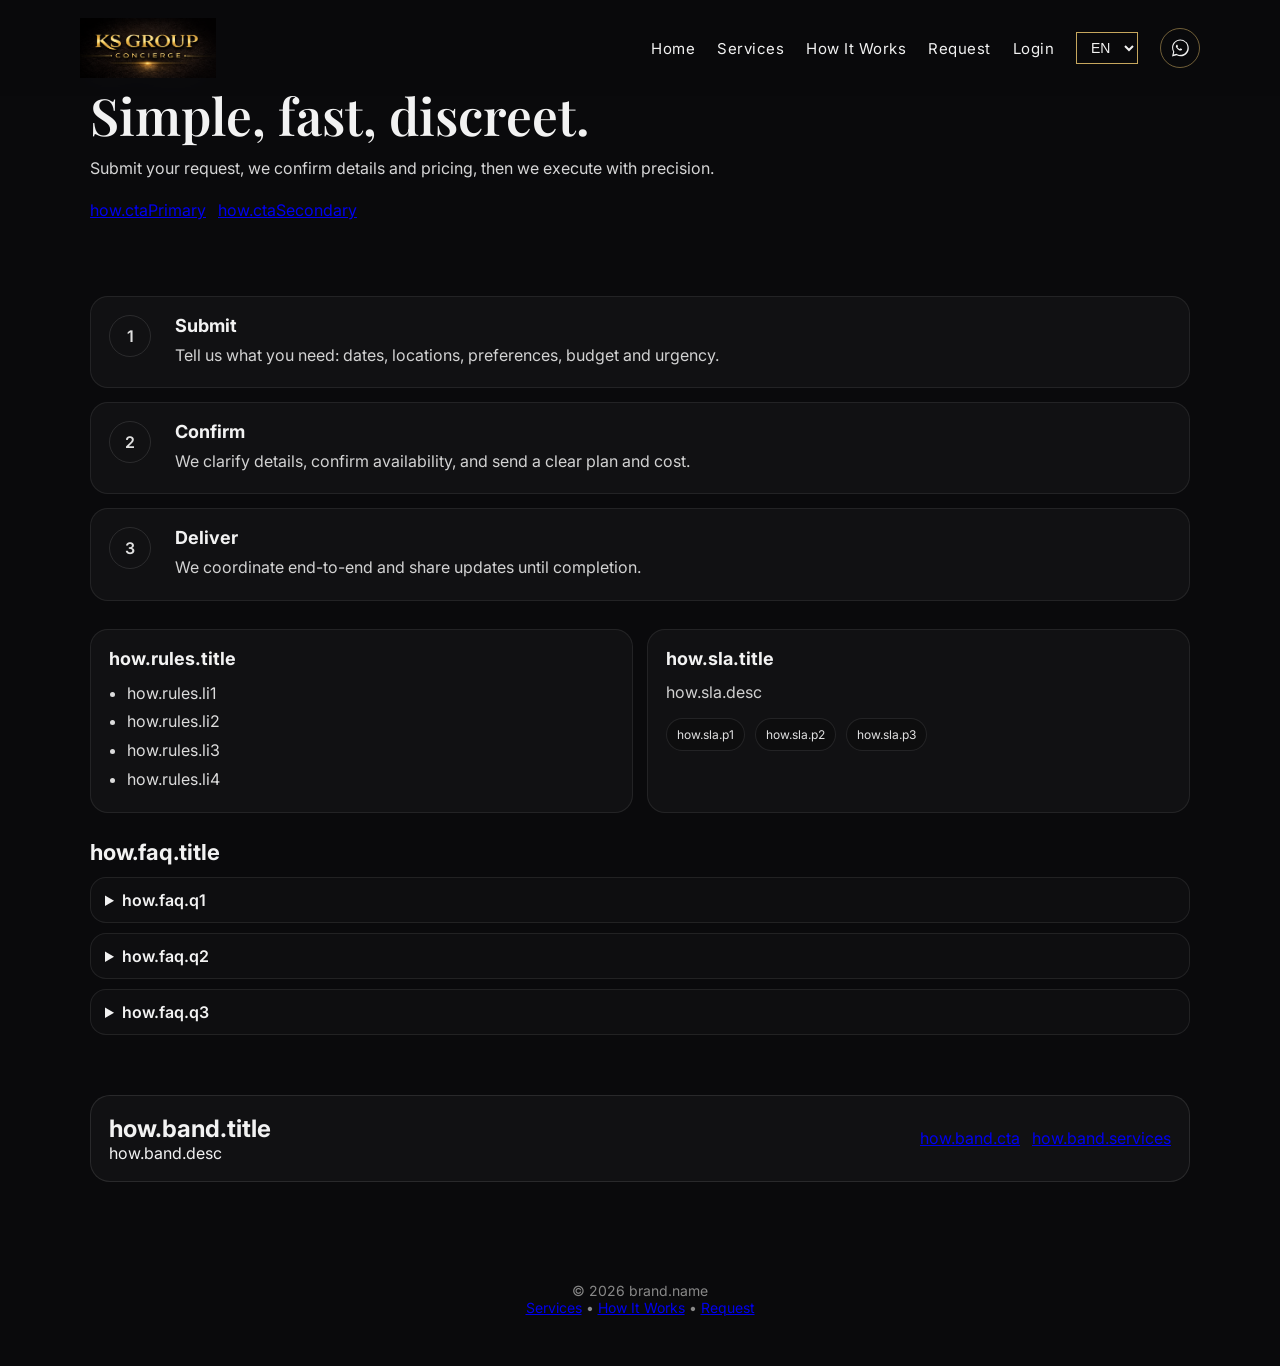
==== how-it-works.html @ a035289e "Update how-it-works.html" ====
<!doctype html>
<html lang="en">
<head>
  <meta charset="utf-8" />
  <meta name="viewport" content="width=device-width, initial-scale=1" />
  <title data-i18n="how.metaTitle">How it works — KS Group Concierge</title>
  <meta name="description" content="How KS Group Concierge works: request, confirm, deliver." />

  <!-- Favicon (match Services) -->
  <link rel="icon" type="image/png" href="/assets/brand/favicon.png">
  <link rel="icon" type="image/png" sizes="32x32" href="/assets/brand/favicon-32x32.png">
  <link rel="icon" type="image/png" sizes="16x16" href="/assets/brand/favicon-16x16.png">
  <link rel="apple-touch-icon" href="/assets/brand/apple-touch-icon.png">

  <!-- Fonts (match Services) -->
  <link rel="preconnect" href="https://fonts.googleapis.com">
  <link href="https://fonts.googleapis.com/css2?family=Playfair+Display:wght@500;600&family=Inter:wght@300;400;500&display=swap" rel="stylesheet">

  <!-- CSS (project standard) -->
  <link rel="stylesheet" href="/css/styles.css" />
  <link rel="stylesheet" href="/css/how.css" />
</head>

<body>

<header class="nav">
  <a href="/index.html" class="logo">
    <img src="/assets/brand/logo-main.png" alt="KS Group Concierge" height="40">
  </a>

  <nav>
    <a href="/index.html" data-i18n="nav.home">Home</a>
    <a href="/services.html" data-i18n="nav.services">Services</a>
    <a href="/how-it-works.html" data-i18n="nav.how">How It Works</a>
    <a href="/request.html" data-i18n="nav.request">Request</a>
    <a href="/login.html" data-i18n="nav.login">Login</a>

    <select id="langSelect" class="lang-select" aria-label="Language">
      <option value="en">EN</option>
      <option value="fr">FR</option>
      <option value="es">ES</option>
    </select>

    <a class="wa-icon"
       href="https://wa.me/33783823945"
       target="_blank"
       rel="noopener"
       aria-label="WhatsApp">
      <svg class="wa-svg" xmlns="http://www.w3.org/2000/svg" viewBox="0 0 32 32" aria-hidden="true">
        <path d="M19.11 17.53c-.27-.14-1.57-.77-1.82-.86-.25-.09-.43-.14-.61.14-.18.27-.7.86-.86 1.04-.16.18-.32.2-.59.07-.27-.14-1.15-.42-2.19-1.35-.81-.72-1.35-1.62-1.51-1.89-.16-.27-.02-.42.12-.56.12-.12.27-.32.41-.48.14-.16.18-.27.27-.45.09-.18.05-.34-.02-.48-.07-.14-.61-1.47-.84-2.02-.22-.52-.45-.45-.61-.46h-.52c-.18 0-.48.07-.73.34-.25.27-.95.93-.95 2.27 0 1.34.98 2.63 1.12 2.81.14.18 1.93 2.95 4.67 4.13.65.28 1.16.45 1.56.58.65.21 1.24.18 1.71.11.52-.08 1.57-.64 1.79-1.26.22-.61.22-1.13.16-1.26-.07-.13-.25-.20-.52-.34z"/>
        <path d="M26.66 5.34C23.9 2.58 20.23 1.06 16.34 1.06 8.38 1.06 1.9 7.54 1.9 15.5c0 2.54.66 5.02 1.92 7.21L1.8 30.94l8.41-1.97c2.13 1.16 4.53 1.77 6.97 1.77h.01c7.96 0 14.44-6.48 14.44-14.44 0-3.89-1.52-7.56-4.28-10.96zM16.35 28.3h-.01c-2.21 0-4.37-.6-6.24-1.72l-.45-.27-4.99 1.17 1.33-4.86-.29-.5c-1.22-2.04-1.87-4.38-1.87-6.77 0-7.02 5.71-12.73 12.73-12.73 3.4 0 6.6 1.32 9 3.73 2.4 2.4 3.72 5.6 3.72 9 0 7.02-5.71 12.73-12.73 12.73z"/>
      </svg>
    </a>
  </nav>
</header>

<main class="how">
  <section class="how-hero">
    <div class="how-wrap">
      <p class="how-kicker" data-i18n="how.kicker">How it works</p>
      <h1 class="how-title" data-i18n="how.title">Simple, fast, discreet.</h1>
      <p class="how-sub" data-i18n="how.subtitle">
        Submit your request, we confirm details and pricing, then we execute with precision.
      </p>

      <div class="how-actions">
        <a class="btn btn--primary" href="/request.html" data-i18n="how.ctaPrimary">Make a request</a>
        <a class="btn btn--ghost" href="https://wa.me/33783823945" target="_blank" rel="noopener" data-i18n="how.ctaSecondary">WhatsApp us</a>
      </div>
    </div>
  </section>

  <section class="how-section">
    <div class="how-wrap">
      <div class="how-steps">
        <article class="how-step">
          <div class="how-step-num">1</div>
          <div class="how-step-body">
            <h3 data-i18n="how.steps.s1.title">Submit</h3>
            <p data-i18n="how.steps.s1.desc">Tell us what you need: dates, locations, preferences, budget and urgency.</p>
          </div>
        </article>

        <article class="how-step">
          <div class="how-step-num">2</div>
          <div class="how-step-body">
            <h3 data-i18n="how.steps.s2.title">Confirm</h3>
            <p data-i18n="how.steps.s2.desc">We clarify details, confirm availability, and send a clear plan and cost.</p>
          </div>
        </article>

        <article class="how-step">
          <div class="how-step-num">3</div>
          <div class="how-step-body">
            <h3 data-i18n="how.steps.s3.title">Deliver</h3>
            <p data-i18n="how.steps.s3.desc">We coordinate end-to-end and share updates until completion.</p>
          </div>
        </article>
      </div>

      <div class="how-grid">
        <div class="how-card">
          <h3 data-i18n="how.rules.title">Service principles</h3>
          <ul class="how-ticks">
            <li data-i18n="how.rules.li1">Discretion & confidentiality</li>
            <li data-i18n="how.rules.li2">Speed and accuracy</li>
            <li data-i18n="how.rules.li3">Premium partners only</li>
            <li data-i18n="how.rules.li4">Clear communication</li>
          </ul>
        </div>

        <div class="how-card">
          <h3 data-i18n="how.sla.title">Typical response time</h3>
          <p class="how-muted" data-i18n="how.sla.desc">We usually respond within a few hours. For urgent requests, WhatsApp is fastest.</p>
          <div class="how-pills">
            <span class="how-pill" data-i18n="how.sla.p1">Standard: same day</span>
            <span class="how-pill" data-i18n="how.sla.p2">Urgent: priority</span>
            <span class="how-pill" data-i18n="how.sla.p3">Complex: 24–48h</span>
          </div>
        </div>
      </div>

      <div class="how-faq">
        <h2 data-i18n="how.faq.title">FAQ</h2>

        <details class="how-faq-item">
          <summary data-i18n="how.faq.q1">Do you work internationally?</summary>
          <div class="how-faq-body" data-i18n="how.faq.a1">Yes. We coordinate across major cities and destinations, subject to availability.</div>
        </details>

        <details class="how-faq-item">
          <summary data-i18n="how.faq.q2">How do you handle payments?</summary>
          <div class="how-faq-body" data-i18n="how.faq.a2">We confirm pricing before execution. Payment methods depend on the service and provider.</div>
        </details>

        <details class="how-faq-item">
          <summary data-i18n="how.faq.q3">Is my information confidential?</summary>
          <div class="how-faq-body" data-i18n="how.faq.a3">Always. We only share essential details with vetted partners to fulfil your request.</div>
        </details>
      </div>
    </div>
  </section>

  <section class="how-band">
    <div class="how-wrap how-band-inner">
      <div>
        <h2 data-i18n="how.band.title">Make your next request now.</h2>
        <p data-i18n="how.band.desc">It takes less than a minute to get started.</p>
      </div>
      <div class="how-band-actions">
        <a class="btn btn--primary" href="/request.html" data-i18n="how.band.cta">Make a request</a>
        <a class="btn btn--ghost" href="/services.html" data-i18n="how.band.services">View services</a>
      </div>
    </div>
  </section>
</main>

<footer class="footer">
  <div class="wrap">
    <div class="footer-row">
      <div class="muted">© <span id="y"></span> <span data-i18n="brand.name">KS Group Concierge</span></div>
      <div class="muted">
        <a href="/services.html" data-i18n="nav.services">Services</a>
        <span class="sep">•</span>
        <a href="/how-it-works.html" data-i18n="nav.how">How it works</a>
        <span class="sep">•</span>
        <a href="/request.html" data-i18n="nav.request">Request</a>
      </div>
    </div>
  </div>
</footer>

<script>
  document.getElementById('y').textContent = new Date().getFullYear();
</script>

<!-- i18n (match working setup) -->
<script src="/js/i18n.js"></script>

</body>
</html>
---- css/styles.css ----
/* ===============================
   GLOBAL RESET
================================= */

* {
  margin: 0;
  padding: 0;
  box-sizing: border-box;
}

html, body {
  scroll-behavior: smooth;
}

body {
  background: #0A0A0C;
  color: #F2F2F2;
  font-family: 'Inter', sans-serif;
  overflow-x: hidden;
}


/* ===============================
   NAVIGATION
================================= */

.nav {
  position: fixed;
  top: 0;
  width: 100%;
  padding: 18px 80px;
  display: flex;
  justify-content: space-between;
  align-items: center;
  background: rgba(10,10,12,0.88);
  backdrop-filter: blur(12px);
  z-index: 1000;
}

.nav .logo img {
  height: 60px;
  width: auto;
  display: block;
}

.nav nav {
  display: flex;
  align-items: center;
  gap: 22px;          /* cleaner spacing */
  flex-wrap: nowrap;  /* prevents disappearing/wrapping */
}

.nav a {
  margin-left: 0;     /* removed old spacing method */
  text-decoration: none;
  color: #F2F2F2;
  font-size: 15px;
  letter-spacing: 0.5px;
  transition: color 0.3s ease;
  white-space: nowrap;
}

.nav a:hover {
  color: #C6A75E;
}

.nav select {
  margin-left: 0;     /* uses gap now */
  background: transparent;
  color: #F2F2F2;
  border: 1px solid #C6A75E;
  padding: 6px 10px;
  font-size: 14px;
  cursor: pointer;
}

/* WhatsApp icon in nav (INLINE SVG) */
.wa-icon {
  display: inline-flex;
  align-items: center;
  justify-content: center;
  width: 40px;
  height: 40px;
  border: 1px solid rgba(198,167,94,0.55);
  border-radius: 999px;
  color: #C6A75E;
  transition: all 0.25s ease;
  flex: 0 0 auto;
  opacity: 1;
  visibility: visible;
}

.wa-icon:hover {
  background: rgba(198,167,94,0.12);
  border-color: #C6A75E;
}

/* IMPORTANT: this makes the SVG visible */
.wa-svg {
  width: 18px;
  height: 18px;
  display: block;
  fill: currentColor;
}

/* Remove/DELETE this if it exists:
.wa-icon img { ... }
*/

/* ===============================
   HERO SECTION
================================= */

.hero {
  height: 100vh;
  position: relative;
  display: flex;
  align-items: center;
  justify-content: center;
  text-align: center;
  padding: 0 20px;
}

.hero-bg {
  position: absolute;
  width: 100%;
  height: 100%;
  object-fit: cover;
}

.overlay {
  position: absolute;
  width: 100%;
  height: 100%;
  background: linear-gradient(
    rgba(0,0,0,0.78),
    rgba(0,0,0,0.92)
  );
}

.hero-content {
  position: relative;
  z-index: 2;
  max-width: 820px;
  margin-top: 60px;
}

.hero h1 {
  font-family: 'Playfair Display', serif;
  font-size: 64px;
  font-weight: 600;
  margin-bottom: 22px;
  line-height: 1.1;
}

.hero p {
  font-size: 20px;
  line-height: 1.6;
  margin: 0 auto 38px auto;
  max-width: 760px;
  color: #E6E6E6;
}


/* ===============================
   BUTTON
================================= */

.btn-primary {
  padding: 16px 42px;
  border: 1px solid #C6A75E;
  color: #C6A75E;
  text-decoration: none;
  font-size: 16px;
  letter-spacing: 1px;
  transition: all 0.25s ease;
  display: inline-block;
}

.btn-primary:hover {
  background: #C6A75E;
  color: #0A0A0C;
}


/* ===============================
   SERVICES SECTION
================================= */

.services {
  padding: 140px 80px;
  text-align: center;
  background: #0A0A0C;
}

.services h2 {
  font-family: 'Playfair Display', serif;
  font-size: 36px;
  margin-bottom: 60px;
}

.service-grid {
  display: grid;
  grid-template-columns: repeat(auto-fit, minmax(300px, 1fr));
  gap: 50px;
}

.card {
  background: #141417;
  border: 1px solid rgba(255,255,255,0.05);
  transition: transform 0.3s ease, border 0.3s ease;
}

.card:hover {
  transform: translateY(-6px);
  border: 1px solid #C6A75E;
}

.card img {
  width: 100%;
  height: 240px;
  object-fit: cover;
}

.card h3 {
  font-size: 20px;
  margin: 20px 0 10px 0;
}

.card p {
  font-size: 15px;
  color: #BFBFBF;
  padding: 0 20px 30px 20px;
  line-height: 1.6;
}


/* ===============================
   REQUEST PAGE LAYOUT
================================= */

.page {
  padding-top: 92px; /* accounts for fixed nav */
}

.page-hero {
  padding: 70px 20px 30px;
  text-align: center;
}

.page-hero-inner {
  max-width: 900px;
  margin: 0 auto;
}

.page-hero h1 {
  font-family: 'Playfair Display', serif;
  font-size: 44px;
  margin-bottom: 12px;
}

.page-hero p {
  color: #D6D6D6;
  max-width: 720px;
  margin: 0 auto;
  line-height: 1.7;
}

.form-wrap {
  padding: 40px 20px 110px;
}

.request-form {
  max-width: 980px;
  margin: 0 auto;
  background: #141417;
  border: 1px solid rgba(255,255,255,0.06);
  padding: 34px;
}

.grid-2 {
  display: grid;
  grid-template-columns: 1fr 1fr;
  gap: 18px;
  margin-bottom: 18px;
}

.field label {
  display: block;
  margin-bottom: 8px;
  color: #EDEDED;
  font-size: 14px;
}

.field input,
.field select,
.field textarea {
  width: 100%;
  background: #0E0E11;
  border: 1px solid rgba(255,255,255,0.08);
  color: #F2F2F2;
  padding: 12px 12px;
  font-size: 14px;
  outline: none;
}

.field textarea {
  resize: vertical;
}

.field input:focus,
.field select:focus,
.field textarea:focus {
  border-color: rgba(198,167,94,0.8);
}

.actions {
  display: flex;
  gap: 12px;
  margin-top: 14px;
  align-items: center;
  flex-wrap: wrap;
}

.btn-solid {
  padding: 14px 28px;
  border: 1px solid #C6A75E;
  background: #C6A75E;
  color: #0A0A0C;
  cursor: pointer;
  letter-spacing: 0.8px;
  font-size: 14px;
  transition: all 0.25s ease;
}

.btn-solid:hover {
  filter: brightness(1.05);
}

.btn-outline {
  padding: 14px 28px;
  border: 1px solid rgba(198,167,94,0.85);
  color: #C6A75E;
  text-decoration: none;
  font-size: 14px;
  letter-spacing: 0.8px;
  transition: all 0.25s ease;
}

.btn-outline:hover {
  background: rgba(198,167,94,0.12);
}

.small-note {
  margin-top: 16px;
  font-size: 13px;
  color: #AFAFB3;
  line-height: 1.6;
}


/* ===============================
   FOOTER
================================= */

footer {
  padding: 50px;
  text-align: center;
  background: #0A0A0C;
  font-size: 14px;
  color: #888;
}


/* ===============================
   RESPONSIVE
================================= */

@media (max-width: 1100px) {
  .nav {
    padding: 16px 40px;
  }
}

@media (max-width: 900px) {
  .nav {
    padding: 16px 20px;
  }

  .nav .logo img {
    height: 46px;
  }

  .nav a {
    font-size: 14px;
  }

  .hero h1 {
    font-size: 42px;
  }

  .hero p {
    font-size: 16px;
    padding: 0 10px;
  }

  .services {
    padding: 100px 30px;
  }

  .grid-2 {
    grid-template-columns: 1fr;
  }

   /* styles.css — ADD THIS AT THE VERY END (services page fix) */

/* Layout baseline */
.wrap{max-width:1120px;margin:0 auto;padding:0 18px;}
.section{padding:56px 0;}
.hero--compact{padding:34px 0 18px;}
.kicker{letter-spacing:.12em;text-transform:uppercase;font-size:12px;opacity:.75;margin:0 0 10px;}
.sub{max-width:780px;opacity:.9;line-height:1.6;margin:10px 0 0;}
.hero-actions{display:flex;gap:12px;flex-wrap:wrap;margin-top:16px;}

/* Buttons */
.btn{display:inline-flex;align-items:center;justify-content:center;padding:10px 14px;border-radius:12px;text-decoration:none;font-weight:600;border:1px solid rgba(255,255,255,.14);}
.btn--primary{background:rgba(255,255,255,.12);}
.btn--ghost{background:transparent;}
.btn:hover{transform:translateY(-1px);}

/* Grid + Cards */
.grid--cards{display:grid;grid-template-columns:repeat(3,minmax(0,1fr));gap:16px;}
@media (max-width:980px){.grid--cards{grid-template-columns:repeat(2,minmax(0,1fr));}}
@media (max-width:640px){.grid--cards{grid-template-columns:1fr;}}

.card--service{border-radius:18px;overflow:hidden;border:1px solid rgba(255,255,255,.10);background:rgba(255,255,255,.04);backdrop-filter:blur(6px);}
.card--service .card-body{padding:18px;}
.card--service h3{margin:0 0 8px;font-size:18px;line-height:1.2;}
.card--service p{margin:0 0 12px;opacity:.9;line-height:1.55;}
.card--service .link{display:inline-block;margin-top:10px;text-decoration:none;font-weight:600;}
.card--service .link:hover{text-decoration:underline;}

/* Ticks list */
.ticks{list-style:none;padding:0;margin:0;display:grid;gap:8px;}
.ticks li{position:relative;padding-left:20px;opacity:.95;line-height:1.45;}
.ticks li:before{content:"✓";position:absolute;left:0;top:0;opacity:.8;}

/* Make sure hero text doesn't look “unstyled” */
.hero h1{margin:0;font-size:42px;line-height:1.08;}
@media (max-width:640px){.hero h1{font-size:32px;}}

/* Header polish (if your header is plain) */
.header .navbar{display:flex;align-items:center;justify-content:space-between;gap:16px;padding:14px 0;}
.navlinks{display:flex;align-items:center;gap:14px;flex-wrap:wrap;}
.navlinks a{text-decoration:none;font-weight:600;opacity:.95;}
.navlinks a:hover{text-decoration:underline;}
.navright{display:flex;align-items:center;gap:10px;}
#langSelect{padding:8px 10px;border-radius:10px;border:1px solid rgba(255,255,255,.14);background:rgba(0,0,0,.15);color:inherit;}

/* Footer */
.footer{padding:26px 0;opacity:.85;}
.footer-row{display:flex;justify-content:space-between;gap:12px;flex-wrap:wrap;}

/* FIX NAV ON SERVICES (add to the VERY END of css/styles.css) */

/* Make header always a single-line flex bar */
header.nav{
  display:flex;
  align-items:center;
  justify-content:space-between;
  gap:18px;
  padding:14px 22px;
}

/* Stop the logo image from exploding */
header.nav .logo img{
  height:40px;
  width:auto;
  max-height:40px;
  display:block;
}

/* Keep nav items on the same line (wrap only on small screens) */
header.nav > nav{
  display:flex;
  align-items:center;
  gap:14px;
  flex-wrap:wrap;
}

@media (min-width: 980px){
  header.nav > nav{ flex-wrap:nowrap; }
}

   /* ===========================
   SERVICES PAGE (shared styles)
   =========================== */

.page-hero{
  padding: 64px 0 24px;
}

.page-kicker{
  font-size: 12px;
  letter-spacing: .14em;
  text-transform: uppercase;
  opacity: .85;
  margin: 0 0 12px;
}

.page-title{
  margin: 0;
  font-size: 54px;
  line-height: 1.05;
  letter-spacing: -0.02em;
}

.page-subtitle{
  margin: 14px 0 0;
  max-width: 860px;
  opacity: .9;
  font-size: 16px;
  line-height: 1.65;
}

.page-actions{
  display: flex;
  gap: 12px;
  flex-wrap: wrap;
  margin-top: 18px;
}

/* Buttons (only if not already in your CSS) */
.btn{
  display: inline-flex;
  align-items: center;
  justify-content: center;
  padding: 12px 16px;
  border-radius: 14px;
  font-weight: 600;
  border: 1px solid rgba(255,255,255,.14);
  background: rgba(255,255,255,.06);
  text-decoration: none;
}
.btn:hover{ transform: translateY(-1px); }
.btn-primary{
  border-color: rgba(201,168,106,.40);
  background: rgba(201,168,106,.14);
}
.btn-ghost{
  background: transparent;
}

/* Services grid/cards */
.services-section{ padding: 26px 0 70px; }

.services-grid{
  display: grid;
  grid-template-columns: repeat(3, minmax(0,1fr));
  gap: 16px;
}

@media (max-width: 980px){
  .page-title{ font-size: 42px; }
  .services-grid{ grid-template-columns: repeat(2, minmax(0,1fr)); }
}

@media (max-width: 640px){
  .page-title{ font-size: 34px; }
  .services-grid{ grid-template-columns: 1fr; }
}

.service-card{
  border: 1px solid rgba(255,255,255,.12);
  background: rgba(255,255,255,.05);
  border-radius: 22px;
  overflow: hidden;
}

.service-card-inner{ padding: 18px; }

.service-card-top{
  display: flex;
  align-items: flex-start;
  justify-content: space-between;
  gap: 10px;
  margin-bottom: 10px;
}

.service-card h3{
  margin: 0;
  font-size: 18px;
  line-height: 1.2;
}

.service-badge{
  font-size: 12px;
  font-weight: 600;
  padding: 7px 10px;
  border-radius: 999px;
  border: 1px solid rgba(255,255,255,.14);
  background: rgba(0,0,0,.18);
  opacity: .9;
  white-space: nowrap;
}

.service-desc{
  margin: 0 0 12px;
  opacity: .9;
  line-height: 1.55;
}

.service-ticks{
  list-style: none;
  padding: 0;
  margin: 0;
  display: grid;
  gap: 8px;
}

.service-ticks li{
  position: relative;
  padding-left: 22px;
  opacity: .95;
}

.service-ticks li:before{
  content: "✓";
  position: absolute;
  left: 0;
  top: 0;
  opacity: .8;
}

.service-link{
  display: inline-flex;
  align-items: center;
  gap: 8px;
  margin-top: 12px;
  font-weight: 600;
  text-decoration: none;
}
.service-link:hover{ text-decoration: underline; }
.service-link:after{ content:"→"; opacity:.85; }
   
/* ===== GOLD CTA SYSTEM ===== */

.btn-gold{
  display:inline-flex;
  align-items:center;
  justify-content:center;
  padding:12px 24px;
  border-radius:30px;
  font-weight:600;
  text-decoration:none;
  border:1px solid rgba(201,168,106,.6);
  background:linear-gradient(135deg, rgba(201,168,106,.25), rgba(201,168,106,.15));
  color:#d6b46a;
  transition:all .25s ease;
}

.btn-gold:hover{
  background:linear-gradient(135deg, rgba(201,168,106,.35), rgba(201,168,106,.25));
  transform:translateY(-2px);
  box-shadow:0 8px 24px rgba(201,168,106,.2);
}

.link-gold{
  color:#d6b46a;
  text-decoration:none;
  font-weight:500;
  transition:all .2s ease;
}

.link-gold:hover{
  opacity:.8;
}
---- css/how.css ----
/* /css/how.css — How It Works page styles (keeps global theme in /css/styles.css) */

.how { padding-bottom: 40px; }

.how-hero {
  padding: 64px 0 34px;
}

.how-wrap {
  width: min(1100px, calc(100% - 40px));
  margin: 0 auto;
}

.how-kicker {
  letter-spacing: .14em;
  text-transform: uppercase;
  font-size: 12px;
  opacity: .78;
  margin-bottom: 10px;
}

.how-title {
  font-family: "Playfair Display", serif;
  font-weight: 600;
  font-size: clamp(34px, 4vw, 52px);
  line-height: 1.05;
  margin: 0 0 12px;
}

.how-sub {
  font-size: 16px;
  line-height: 1.7;
  opacity: .88;
  max-width: 760px;
  margin: 0 0 18px;
}

.how-actions {
  display: flex;
  gap: 12px;
  flex-wrap: wrap;
  margin-top: 10px;
}

.how-section { padding: 24px 0; }

.how-steps {
  display: grid;
  gap: 14px;
  margin: 18px 0 28px;
}

.how-step {
  display: grid;
  grid-template-columns: 52px 1fr;
  gap: 14px;
  padding: 18px;
  border-radius: 18px;
  border: 1px solid rgba(255,255,255,.08);
  background: rgba(255,255,255,.03);
}

.how-step-num {
  width: 42px;
  height: 42px;
  border-radius: 999px;
  display: grid;
  place-items: center;
  border: 1px solid rgba(255,255,255,.12);
  font-weight: 600;
  opacity: .92;
}

.how-step-body h3 {
  margin: 0 0 6px;
  font-size: 18px;
}

.how-step-body p {
  margin: 0;
  opacity: .86;
  line-height: 1.7;
}

.how-grid {
  display: grid;
  grid-template-columns: repeat(2, minmax(0, 1fr));
  gap: 14px;
  margin: 18px 0 26px;
}

@media (max-width: 900px) {
  .how-grid { grid-template-columns: 1fr; }
}

.how-card {
  padding: 18px;
  border-radius: 18px;
  border: 1px solid rgba(255,255,255,.08);
  background: rgba(255,255,255,.03);
}

.how-card h3 {
  margin: 0 0 10px;
  font-size: 18px;
}

.how-ticks {
  margin: 0;
  padding-left: 18px;
  opacity: .9;
  line-height: 1.8;
}

.how-muted { opacity: .85; line-height: 1.7; margin: 0 0 12px; }

.how-pills {
  display: flex;
  gap: 10px;
  flex-wrap: wrap;
}

.how-pill {
  font-size: 12px;
  padding: 8px 10px;
  border-radius: 999px;
  border: 1px solid rgba(255,255,255,.10);
  background: rgba(0,0,0,.25);
  opacity: .92;
}

.how-faq { margin-top: 14px; }

.how-faq h2 {
  margin: 0 0 12px;
  font-size: 22px;
}

.how-faq-item {
  border: 1px solid rgba(255,255,255,.08);
  background: rgba(255,255,255,.02);
  border-radius: 16px;
  padding: 12px 14px;
  margin-bottom: 10px;
}

.how-faq-item summary {
  cursor: pointer;
  font-weight: 600;
}

.how-faq-body {
  margin-top: 10px;
  opacity: .86;
  line-height: 1.7;
}

.how-band {
  padding: 26px 0 10px;
}

.how-band-inner {
  display: flex;
  align-items: center;
  justify-content: space-between;
  gap: 14px;
  padding: 18px;
  border-radius: 20px;
  border: 1px solid rgba(255,255,255,.10);
  background: rgba(255,255,255,.03);
}

@media (max-width: 900px) {
  .how-band-inner { flex-direction: column; align-items: flex-start; }
}

.how-band-actions {
  display: flex;
  gap: 12px;
  flex-wrap: wrap;
}
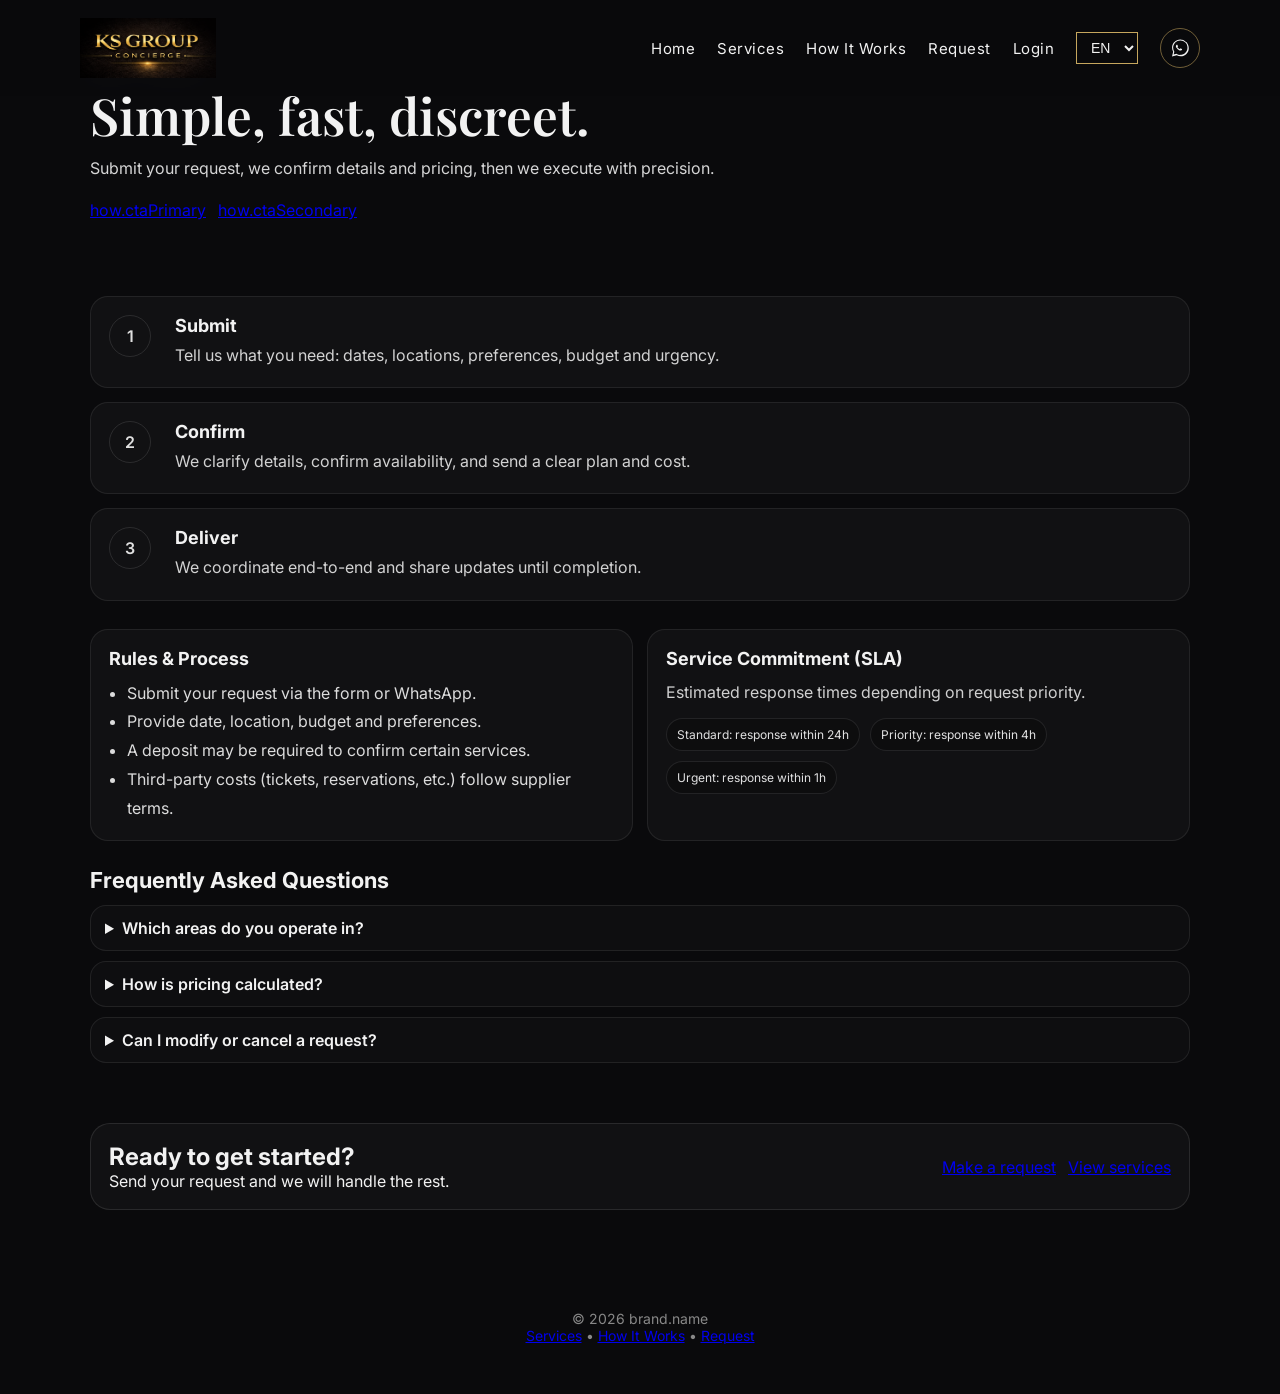
==== commit d8426e80: "Update how-it-works.html" ====
--- a/how-it-works.html
+++ b/how-it-works.html
@@ -42,7 +42,8 @@
     </select>
 
     <a class="wa-icon"
-       href="https://wa.me/33783823945"
+       data-wa="header"
+       href="#"
        target="_blank"
        rel="noopener"
        aria-label="WhatsApp">
@@ -64,9 +65,14 @@
       </p>
 
       <div class="how-actions">
-        <a class="btn btn--primary" href="/request.html" data-i18n="how.ctaPrimary">Make a request</a>
-        <a class="btn btn--ghost" href="https://wa.me/33783823945" target="_blank" rel="noopener" data-i18n="how.ctaSecondary">WhatsApp us</a>
-      </div>
+      <a class="btn btn--primary" href="request.html" data-i18n="how.ctaPrimary">Make a request</a>
+      <a class="btn btn--ghost"
+     data-wa="header"
+     href="#"
+     target="_blank"
+     rel="noopener"
+     data-i18n="how.ctaSecondary">WhatsApp us</a>
+    </div>
     </div>
   </section>
 
@@ -148,9 +154,13 @@
         <p data-i18n="how.band.desc">It takes less than a minute to get started.</p>
       </div>
       <div class="how-band-actions">
-        <a class="btn btn--primary" href="/request.html" data-i18n="how.band.cta">Make a request</a>
-        <a class="btn btn--ghost" href="/services.html" data-i18n="how.band.services">View services</a>
-      </div>
+  <a class="btn btn--primary" href="request.html" data-i18n="how.band.cta">
+    Make a request
+  </a>
+  <a class="btn btn--ghost" href="services.html" data-i18n="how.band.services">
+    View services
+  </a>
+</div>
     </div>
   </section>
 </main>
@@ -176,6 +186,7 @@
 
 <!-- i18n (match working setup) -->
 <script src="/js/i18n.js"></script>
+<script src="/js/whatsapp.js"></script>
 
 </body>
 </html>
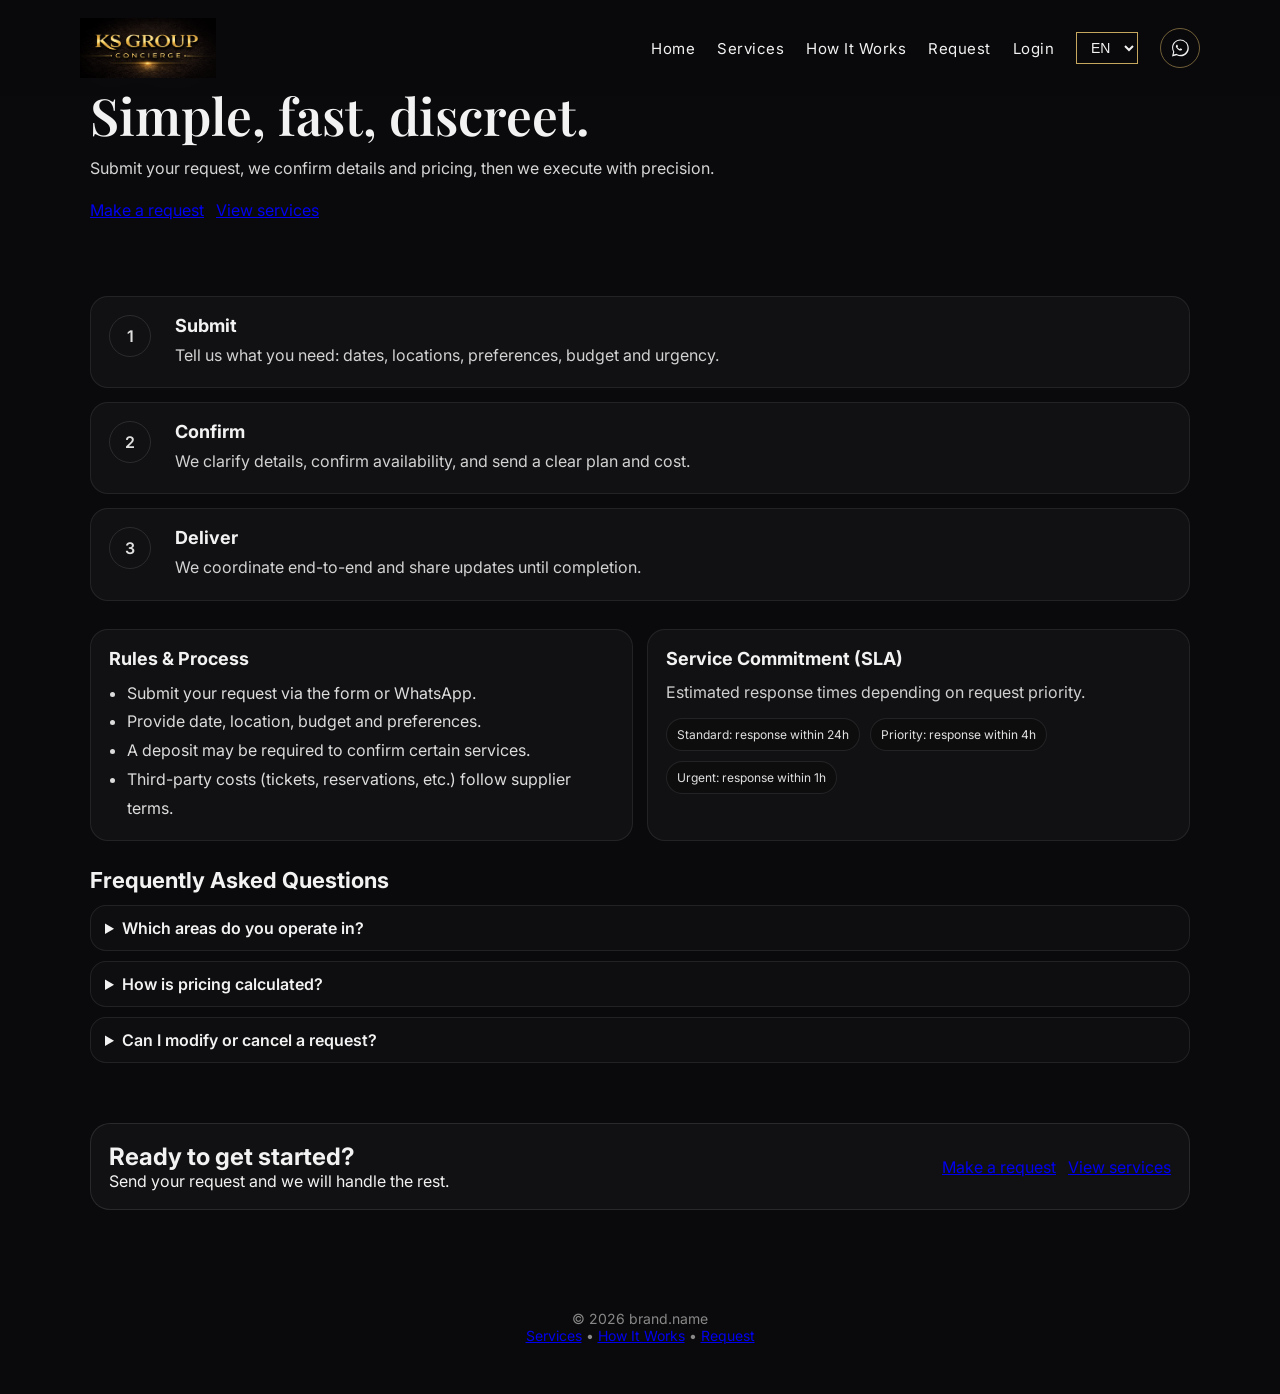
==== commit 8d2c665a: "Update how-it-works.html" ====
--- a/how-it-works.html
+++ b/how-it-works.html
@@ -65,14 +65,14 @@
       </p>
 
       <div class="how-actions">
-      <a class="btn btn--primary" href="request.html" data-i18n="how.ctaPrimary">Make a request</a>
-      <a class="btn btn--ghost"
+  <a class="btn btn--primary" href="request.html" data-i18n="how.band.cta">Make a request</a>
+  <a class="btn btn--ghost"
      data-wa="header"
      href="#"
      target="_blank"
      rel="noopener"
-     data-i18n="how.ctaSecondary">WhatsApp us</a>
-    </div>
+     data-i18n="how.band.services">View services</a>
+</div>
     </div>
   </section>
 
--- a/css/how.css
+++ b/css/how.css
@@ -179,3 +179,17 @@
   gap: 12px;
   flex-wrap: wrap;
 }
+.how-band-inner {
+  display: flex;
+  justify-content: space-between;
+  align-items: center;
+  gap: 20px;
+  flex-wrap: wrap;
+}
+
+.how-band-actions {
+  display: flex;
+  gap: 12px;
+  flex-wrap: wrap;
+}
+
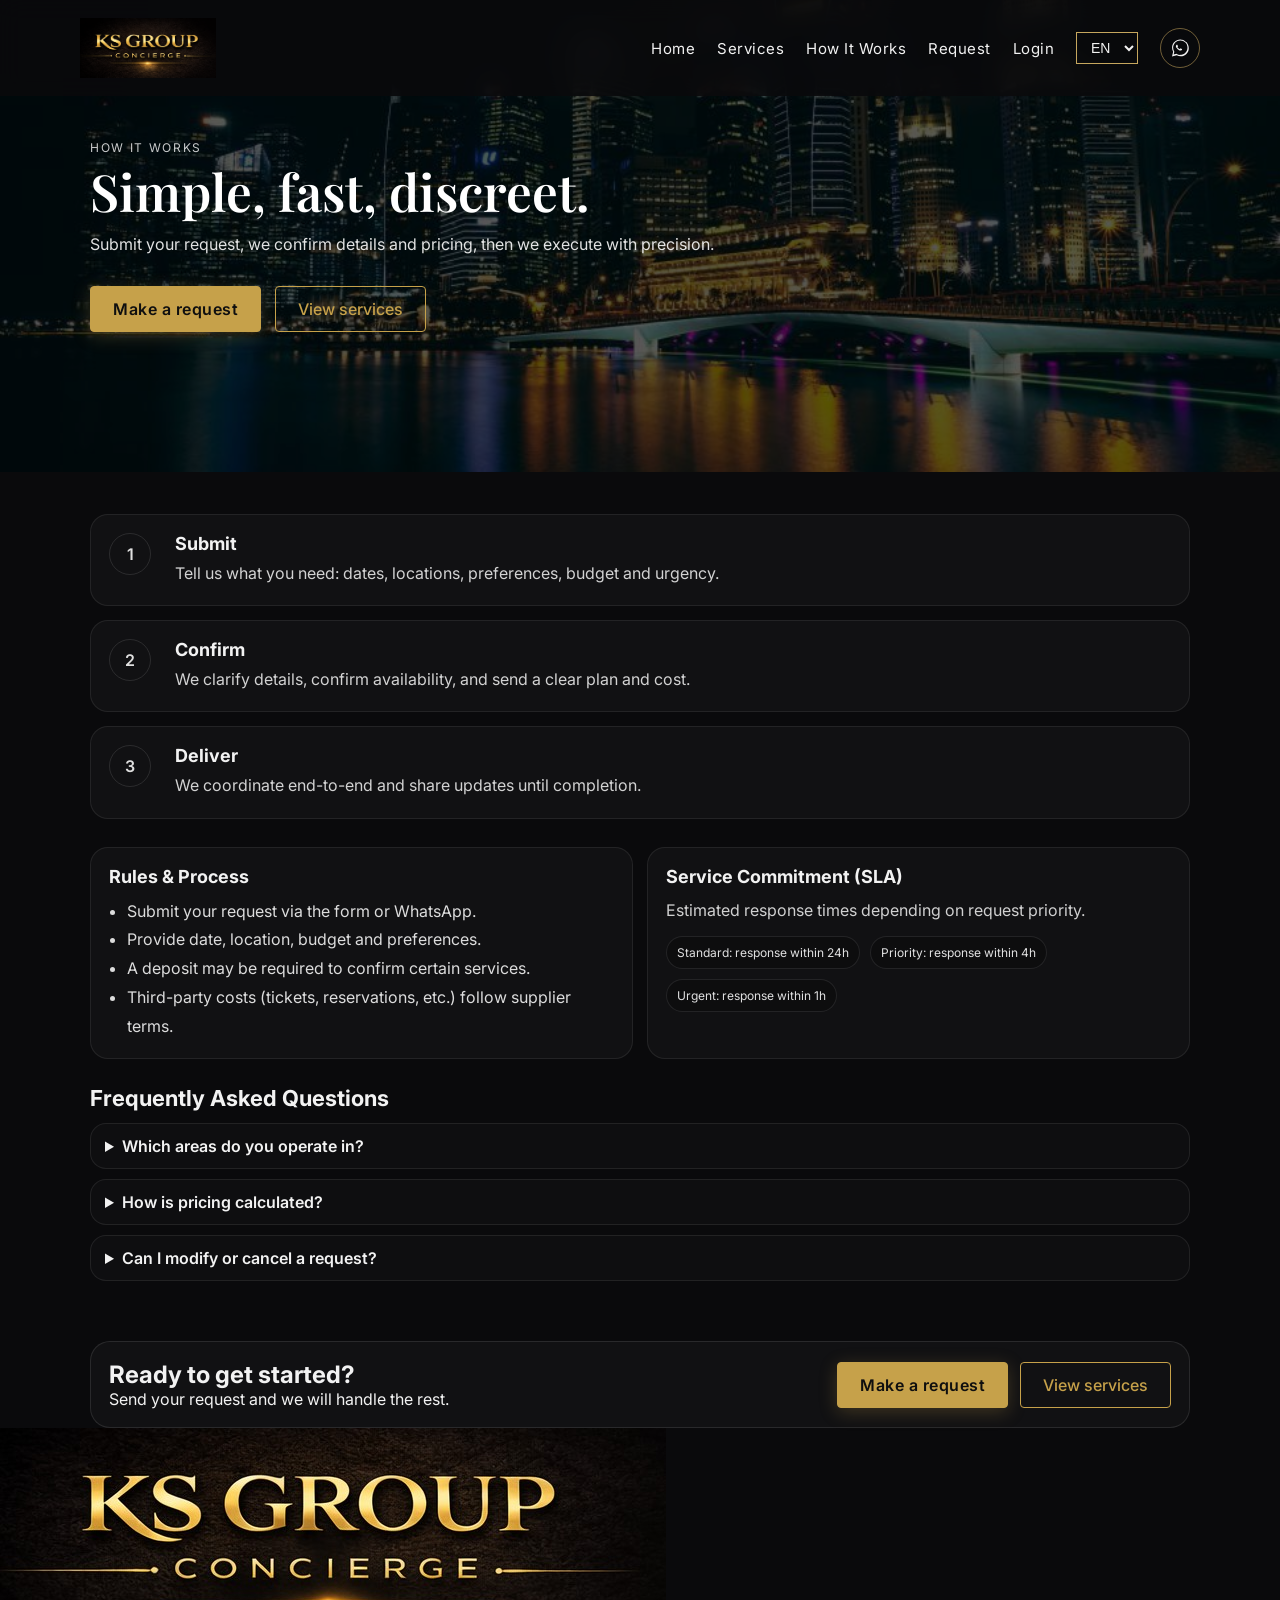
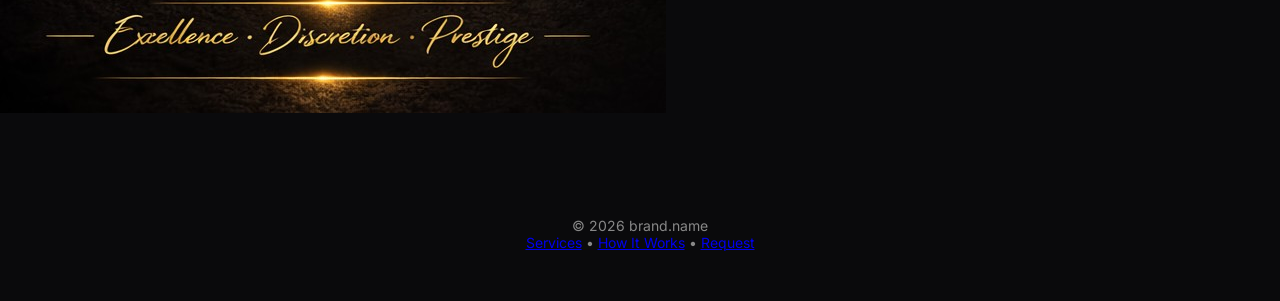
==== commit 8a23146d: "Update how-it-works.html" ====
--- a/how-it-works.html
+++ b/how-it-works.html
@@ -162,6 +162,9 @@
   </a>
 </div>
     </div>
+    <div class="how-band-brand">
+    <img src="assets/images/ks-prestige.jpg" alt="KS Group Concierge Prestige Banner">
+  </div>
   </section>
 </main>
 
--- a/css/how.css
+++ b/css/how.css
@@ -187,9 +187,104 @@
   flex-wrap: wrap;
 }
 
-.how-band-actions {
-  display: flex;
-  gap: 12px;
-  flex-wrap: wrap;
-}
-
+..how-actions{
+  margin-top: 28px;
+  display: flex;
+  gap: 14px;
+  flex-wrap: wrap;
+}
+:root{
+  --ks-gold: #C6A14A;
+  --ks-gold-dark: #A8832F;
+  --ks-black: #0F0F0F;
+  --ks-white: #FFFFFF;
+}
+.btn--primary{
+  background: var(--ks-gold);
+  color: var(--ks-black);
+  border: 1px solid var(--ks-gold);
+  padding: 12px 22px;
+  border-radius: 4px;
+  font-weight: 600;
+  letter-spacing: 0.5px;
+  transition: all 0.3s ease;
+}
+
+.btn--primary:hover{
+  background: var(--ks-gold-dark);
+  border-color: var(--ks-gold-dark);
+  transform: translateY(-2px);
+}
+
+.btn--ghost{
+  background: transparent;
+  color: var(--ks-gold);
+  border: 1px solid var(--ks-gold);
+  padding: 12px 22px;
+  border-radius: 4px;
+  font-weight: 500;
+  transition: all 0.3s ease;
+}
+
+.btn--ghost:hover{
+  background: var(--ks-gold);
+  color: var(--ks-black);
+}
+.how-actions{
+  margin-top: 28px;
+  display: flex;
+  gap: 14px;
+  flex-wrap: wrap;
+}
+.btn--primary{
+  box-shadow: 0 4px 18px rgba(198, 161, 74, 0.25);
+}
+.btn,
+.btn:link,
+.btn:visited,
+.btn:hover,
+.btn:active {
+  text-decoration: none;
+}
+
+/* ============================= */
+/* HOW HERO BACKGROUND IMAGE     */
+/* ============================= */
+
+.how-hero {
+  background: url("../images/how-hero.jpg") center center / cover no-repeat;
+  padding: 140px 0;
+  position: relative;
+  color: #ffffff;
+}
+
+.how-hero::before {
+  content: "";
+  position: absolute;
+  inset: 0;
+  background: rgba(0, 0, 0, 0.65); /* dark luxury overlay */
+}
+
+.how-hero .how-wrap {
+  position: relative;
+  z-index: 1;
+}
+
+.how-hero {
+  background: url("../assets/images/how-hero.jpg") center center / cover no-repeat;
+  padding: 140px 0;
+  position: relative;
+  color: #ffffff;
+}
+
+.how-hero::before {
+  content: "";
+  position: absolute;
+  inset: 0;
+  background: rgba(0, 0, 0, 0.65);
+}
+
+.how-hero .how-wrap {
+  position: relative;
+  z-index: 1;
+}
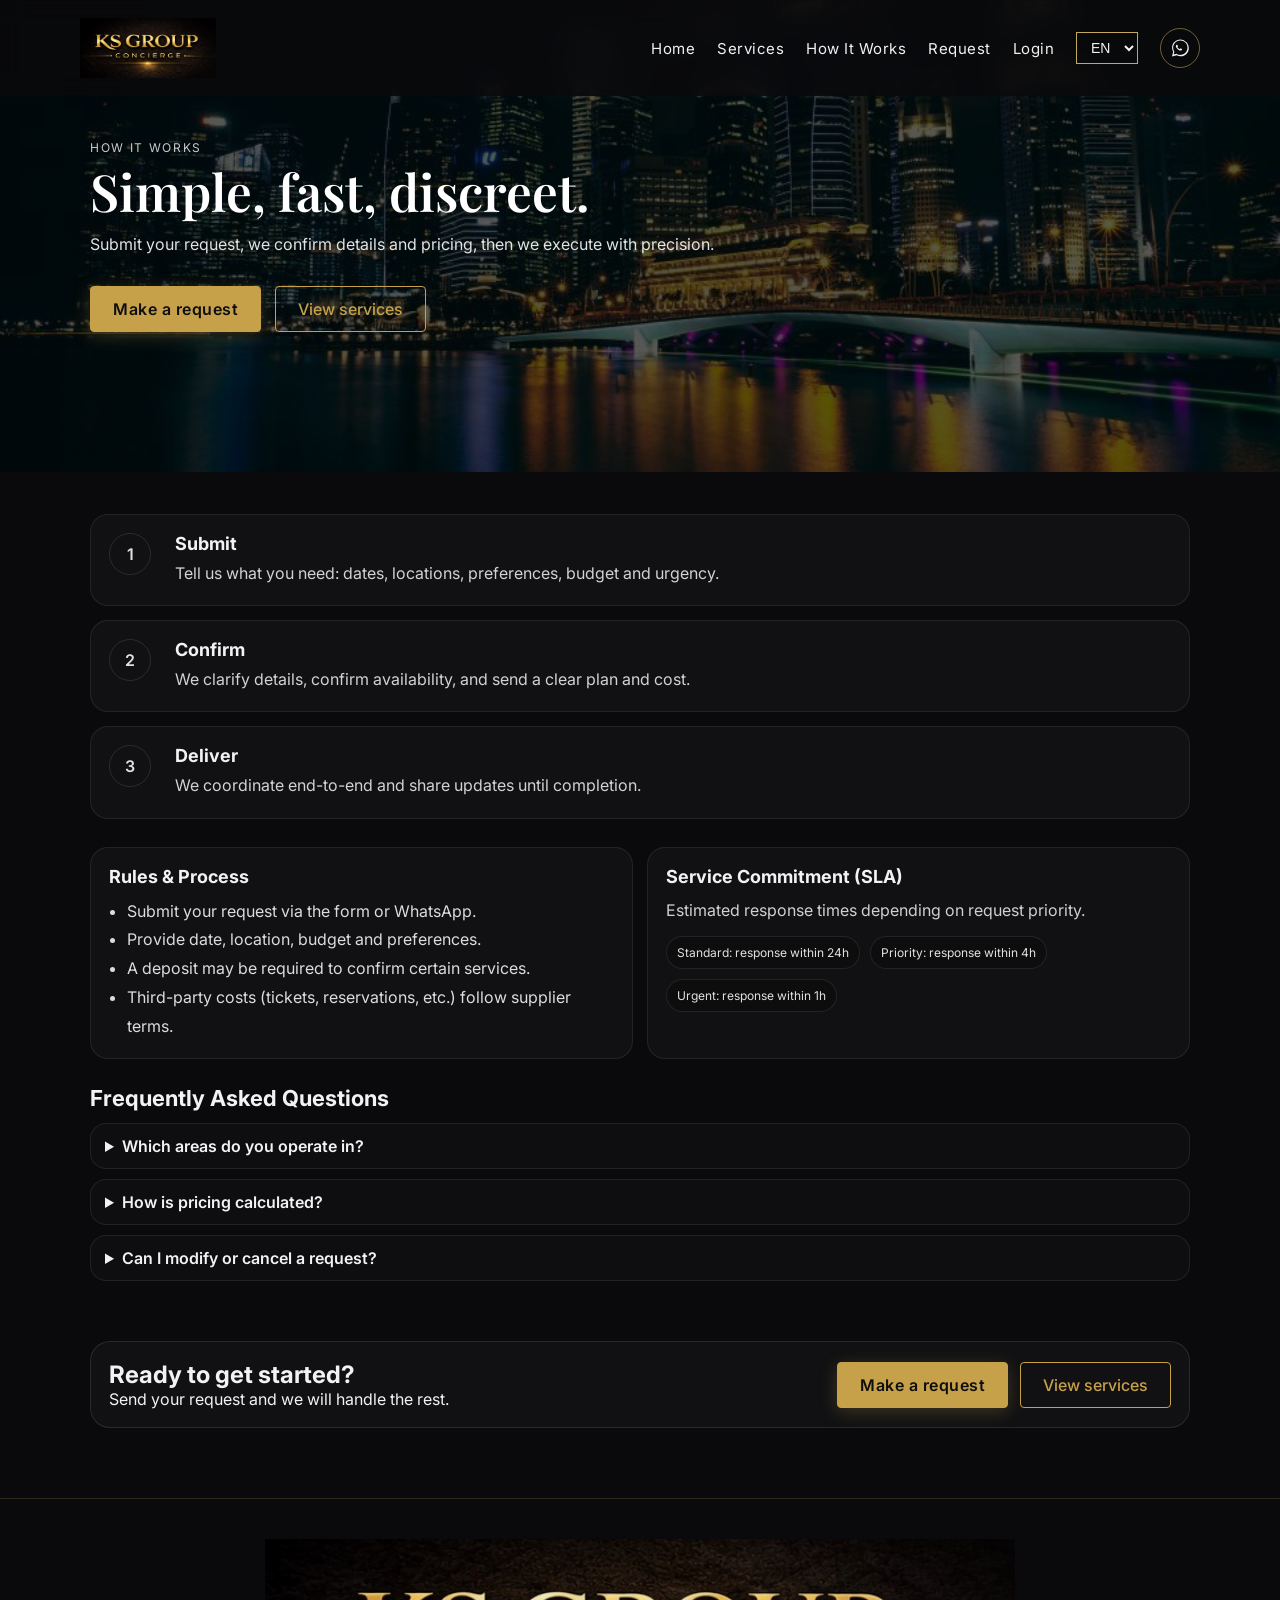
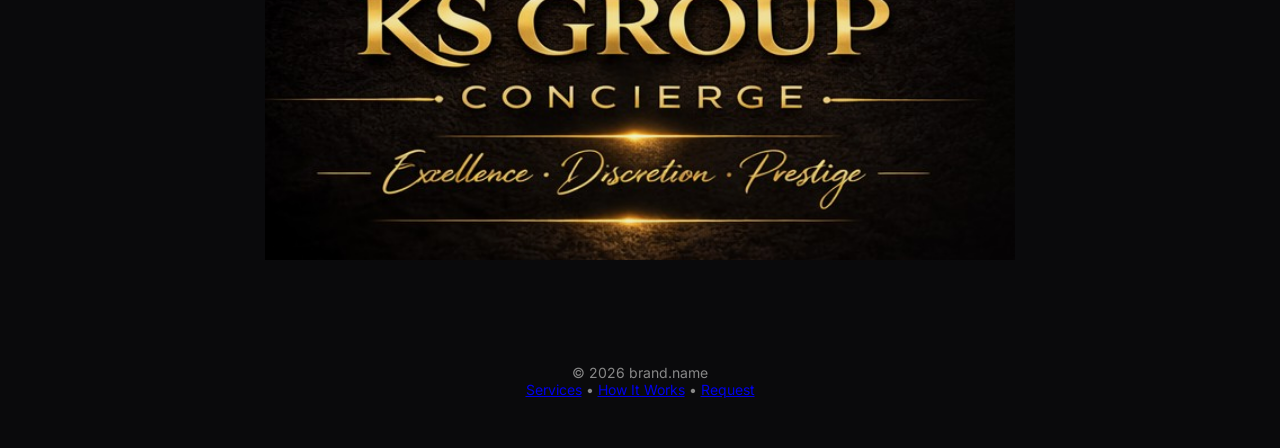
==== commit 7088c24c: "Update how-it-works.html" ====
--- a/how-it-works.html
+++ b/how-it-works.html
@@ -71,7 +71,7 @@
      href="#"
      target="_blank"
      rel="noopener"
-     data-i18n="how.band.services">View services</a>
+     data-i18n="how.band.services">WhatsApp us</a>
 </div>
     </div>
   </section>
--- a/css/how.css
+++ b/css/how.css
@@ -288,3 +288,24 @@
   position: relative;
   z-index: 1;
 }
+/* Prestige Banner Styling */
+
+.how-band-brand {
+  margin-top: 70px;
+  text-align: center;
+  padding-top: 40px;
+  border-top: 1px solid rgba(198, 161, 74, 0.2);
+}
+
+.how-band-brand img {
+  max-width: 750px;
+  width: 100%;
+  height: auto;
+  opacity: 0.95;
+  transition: transform 0.4s ease, opacity 0.4s ease;
+}
+
+.how-band-brand img:hover {
+  transform: scale(1.02);
+  opacity: 1;
+}
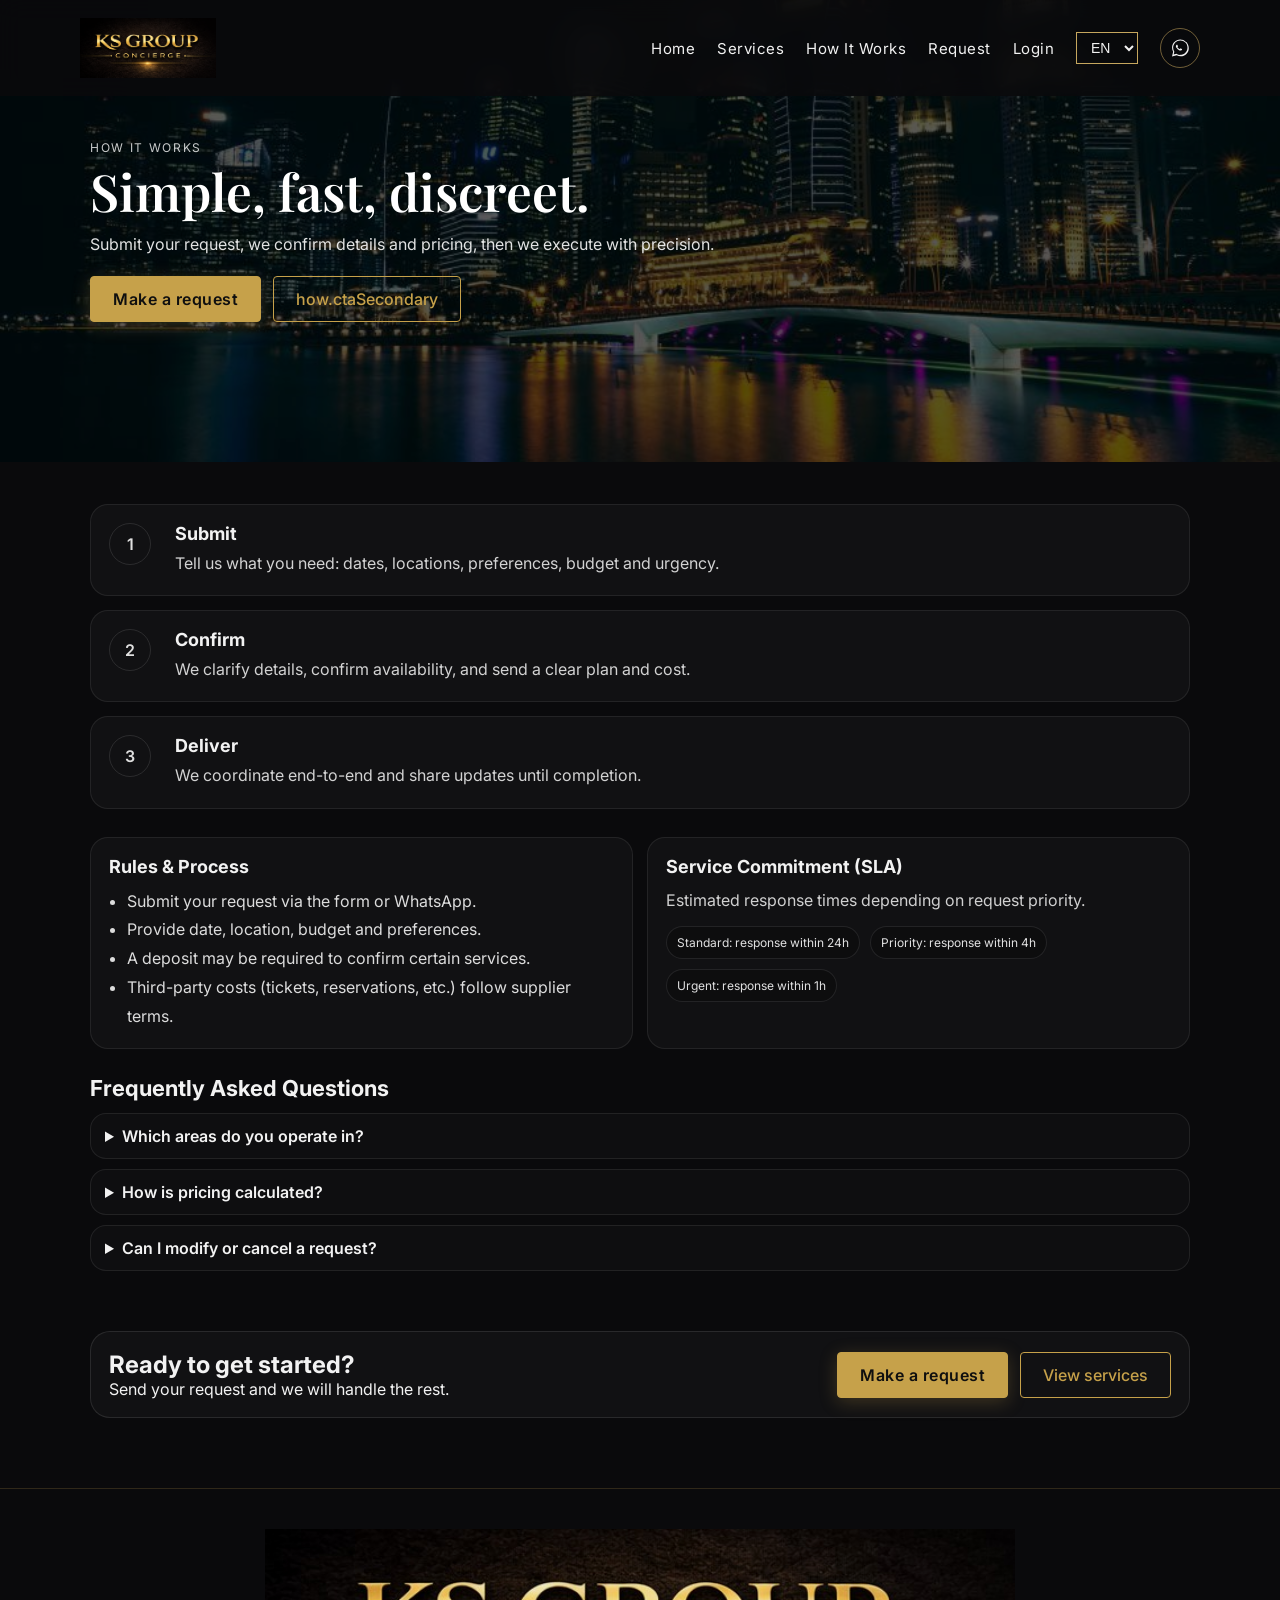
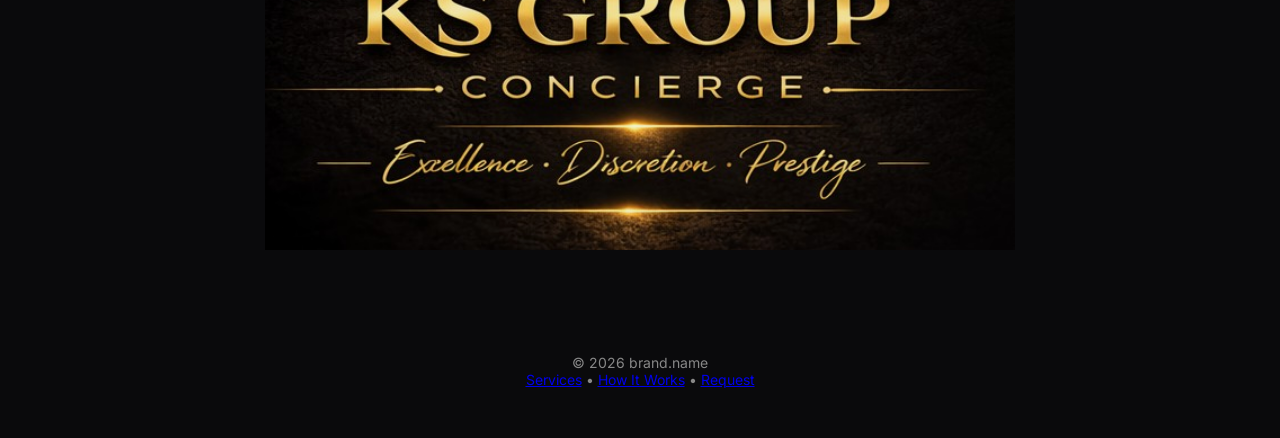
==== commit e6c29dcc: "Update how-it-works.html" ====
--- a/how-it-works.html
+++ b/how-it-works.html
@@ -64,14 +64,14 @@
         Submit your request, we confirm details and pricing, then we execute with precision.
       </p>
 
-      <div class="how-actions">
+      <div class="how-band-actions">
   <a class="btn btn--primary" href="request.html" data-i18n="how.band.cta">Make a request</a>
   <a class="btn btn--ghost"
-     data-wa="header"
+     data-wa="band"
      href="#"
      target="_blank"
      rel="noopener"
-     data-i18n="how.band.services">WhatsApp us</a>
+     data-i18n="how.ctaSecondary">WhatsApp us</a>
 </div>
     </div>
   </section>
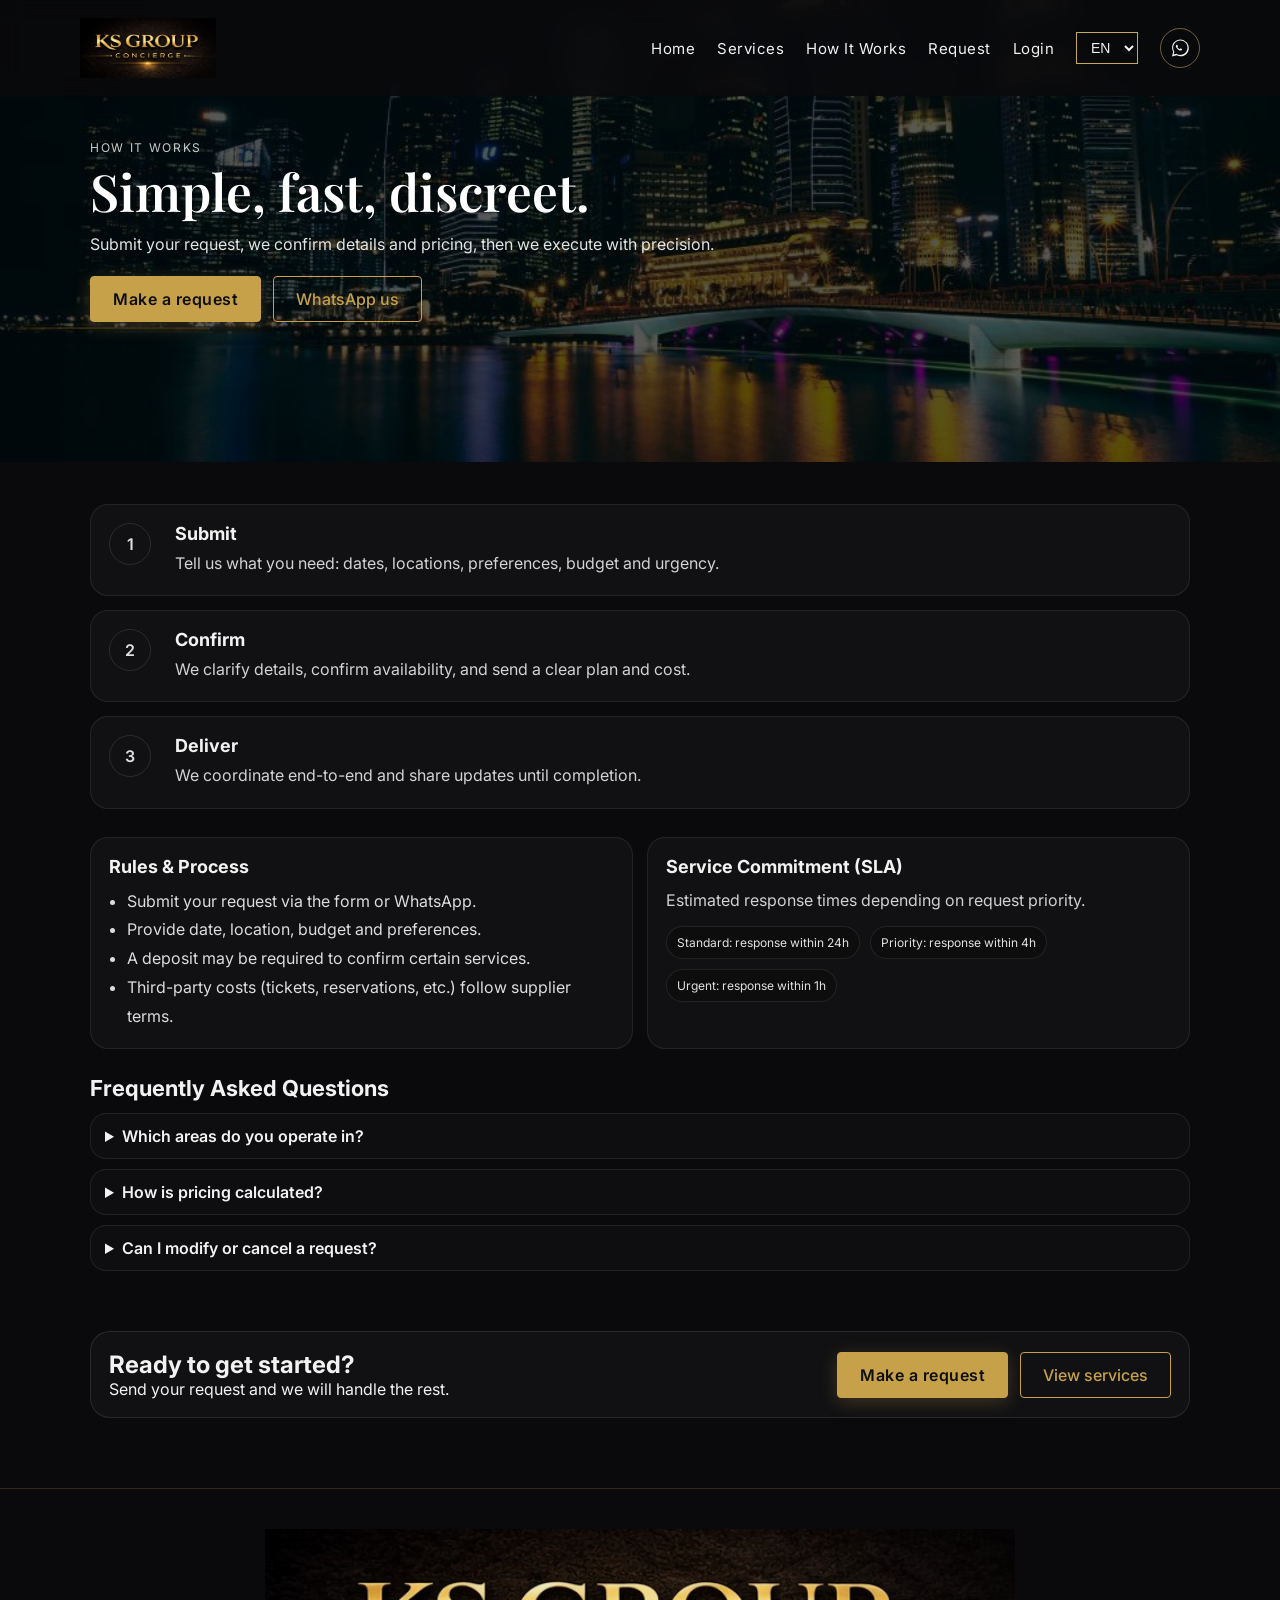
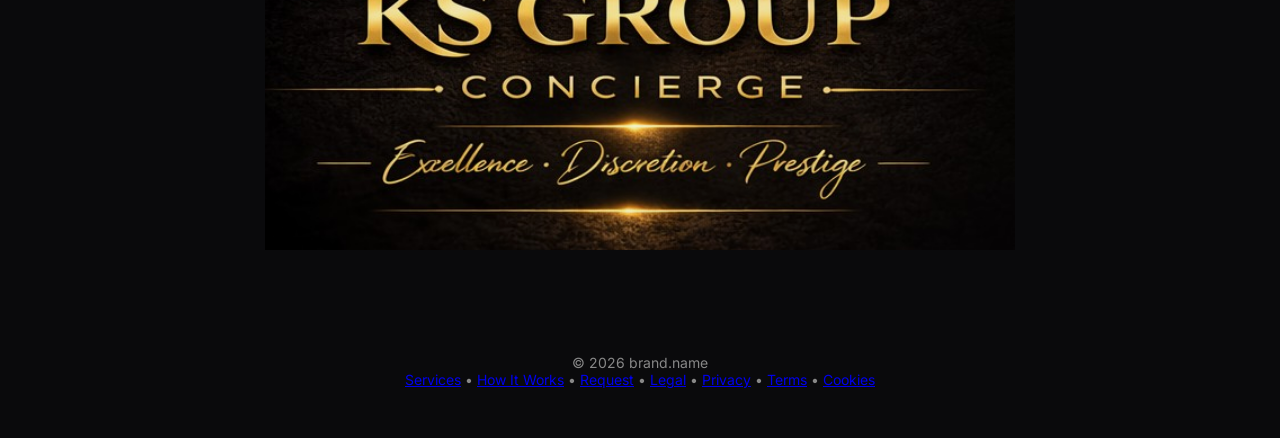
==== commit b54fdc19: "Update how-it-works.html" ====
--- a/how-it-works.html
+++ b/how-it-works.html
@@ -173,12 +173,20 @@
     <div class="footer-row">
       <div class="muted">© <span id="y"></span> <span data-i18n="brand.name">KS Group Concierge</span></div>
       <div class="muted">
-        <a href="/services.html" data-i18n="nav.services">Services</a>
-        <span class="sep">•</span>
-        <a href="/how-it-works.html" data-i18n="nav.how">How it works</a>
-        <span class="sep">•</span>
-        <a href="/request.html" data-i18n="nav.request">Request</a>
-      </div>
+  <a href="/services.html" data-i18n="nav.services">Services</a>
+  <span class="sep">•</span>
+  <a href="/how-it-works.html" data-i18n="nav.how">How it works</a>
+  <span class="sep">•</span>
+  <a href="/request.html" data-i18n="nav.request">Request</a>
+  <span class="sep">•</span>
+  <a href="/legal.html">Legal</a>
+  <span class="sep">•</span>
+  <a href="/privacy.html">Privacy</a>
+  <span class="sep">•</span>
+  <a href="/terms.html">Terms</a>
+  <span class="sep">•</span>
+  <a href="/cookies.html">Cookies</a>
+</div>
     </div>
   </div>
 </footer>
--- a/css/styles.css
+++ b/css/styles.css
@@ -675,3 +675,12 @@
 .link-gold:hover{
   opacity:.8;
 }
+
+   /* ============================= */
+/* REQUEST PAGE – LUXURY BG      */
+/* ============================= */
+
+/* Request page background only (clean + safe) */
+body.request-bg{
+  background: url("/assets/images/request-jet.jpg") center / cover no-repeat fixed;
+}
